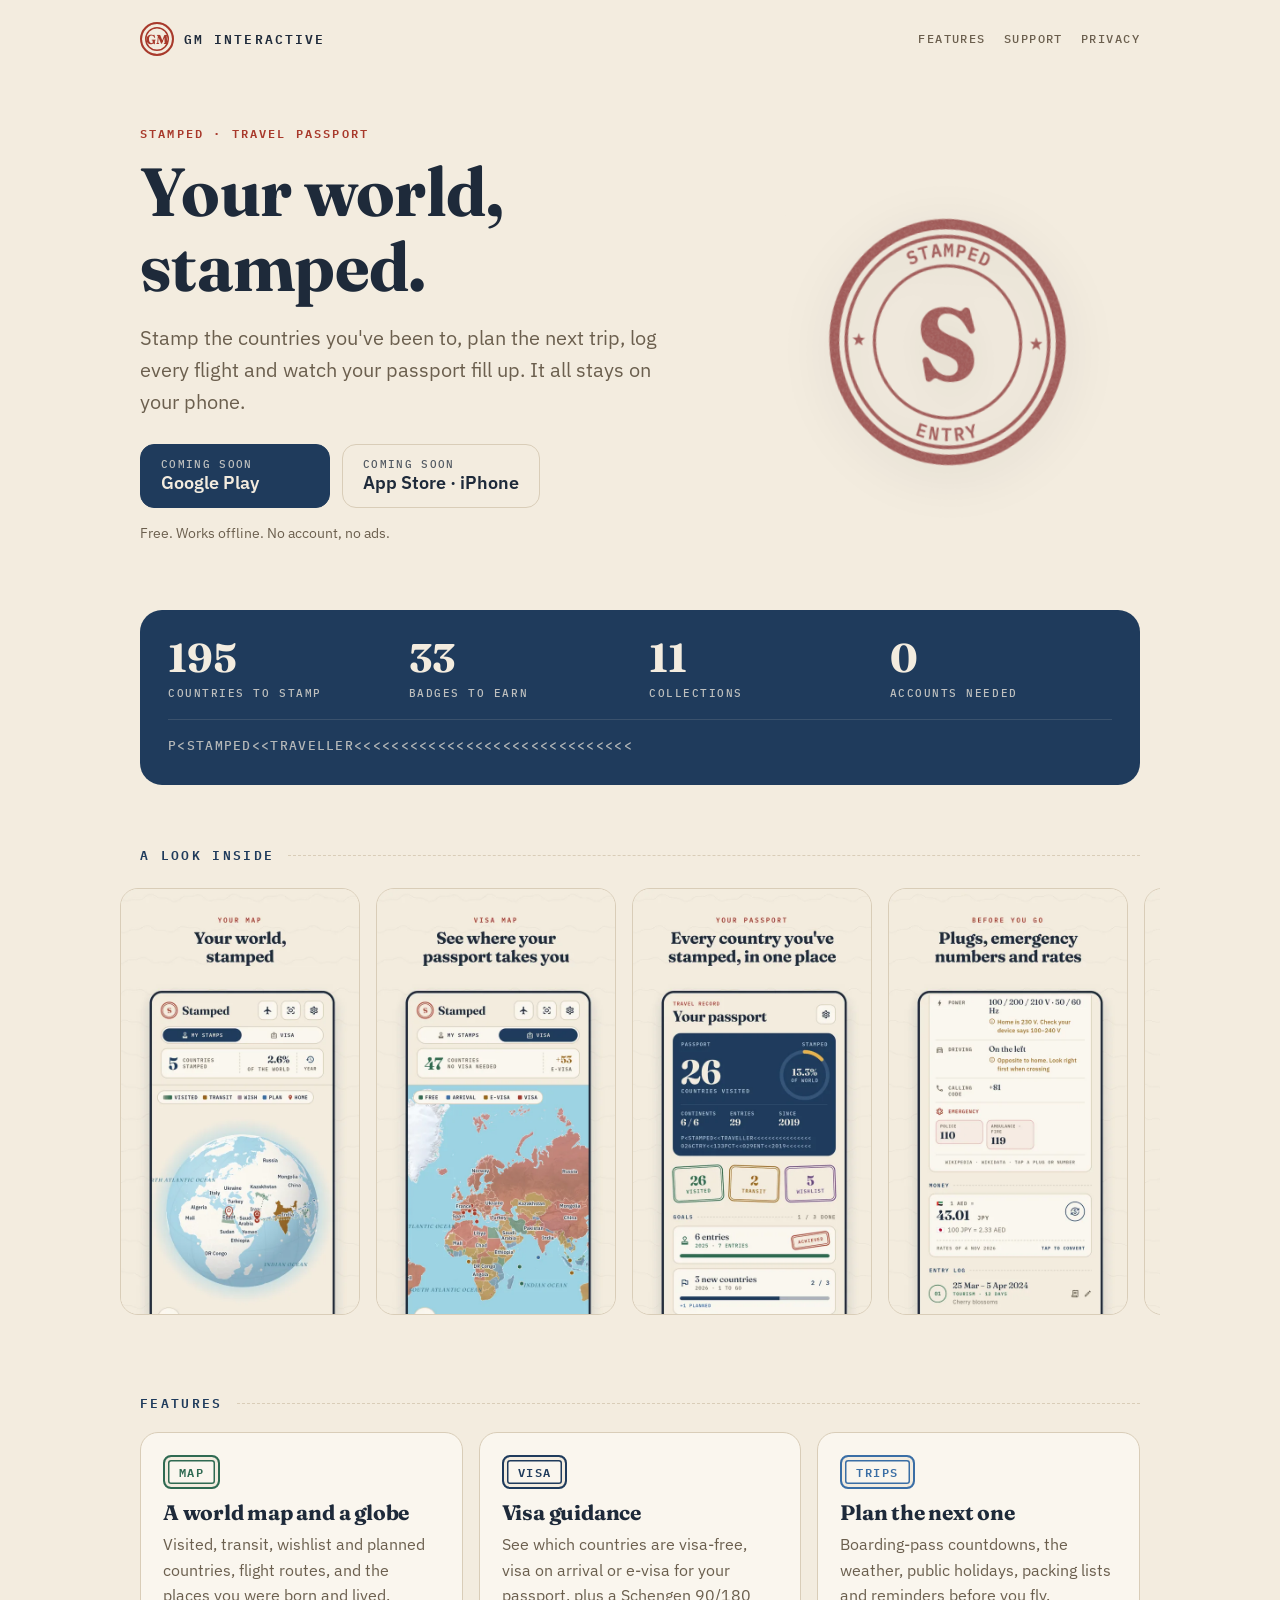
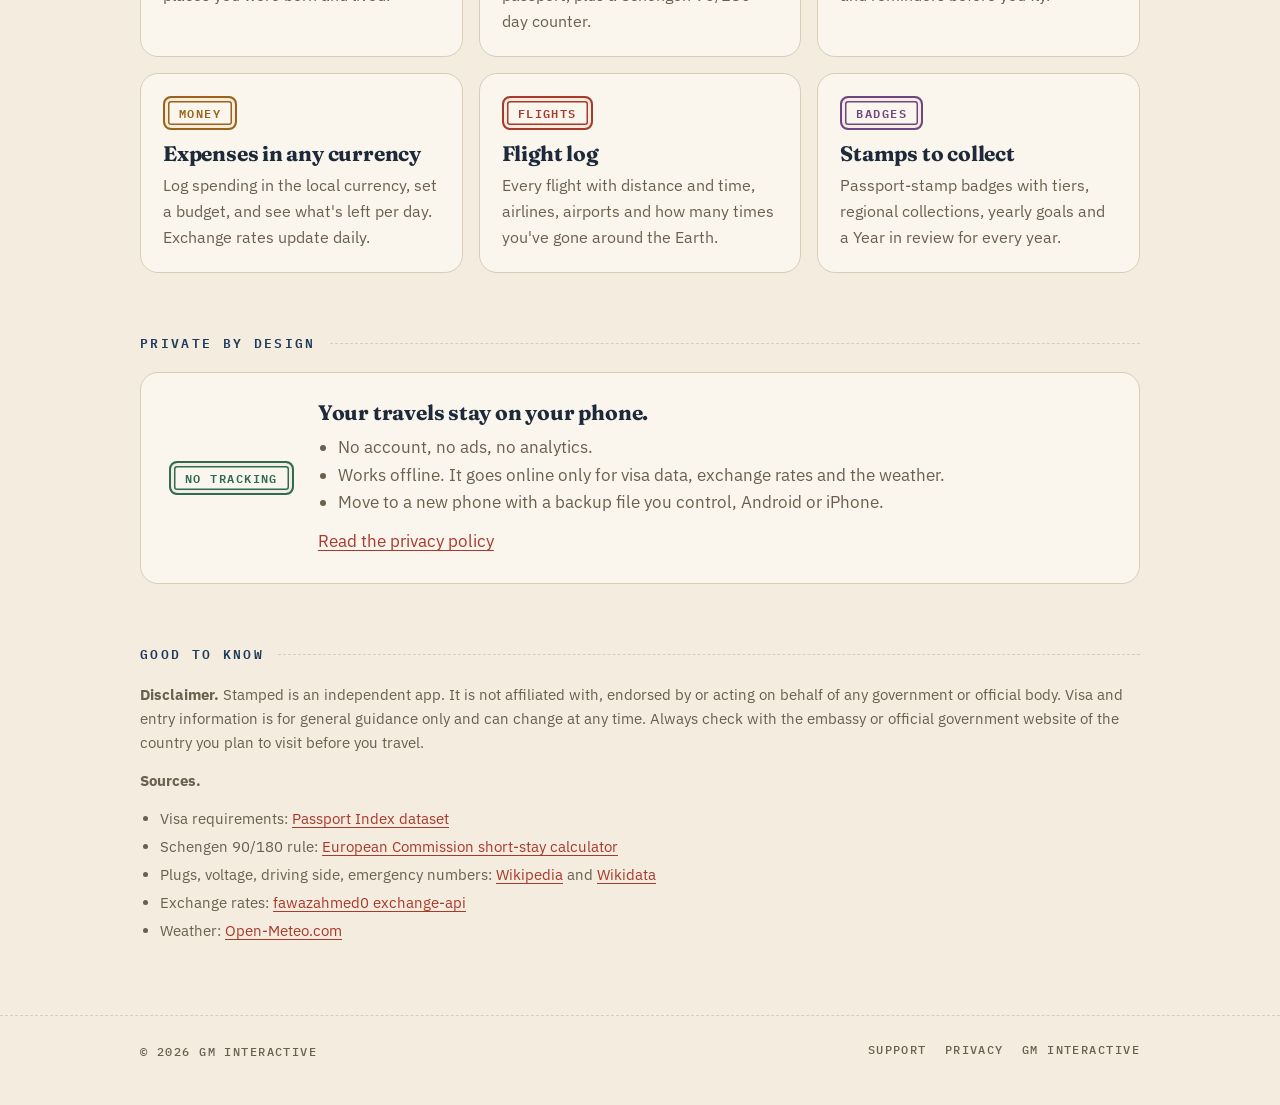
==== stamped/index.html @ 22e01575 "Add files via upload" ====
<!doctype html>
<html lang="en">
<head>
<meta charset="utf-8">
<meta name="viewport" content="width=device-width, initial-scale=1">
<title>Stamped · Travel Passport</title>
<meta name="description" content="Your travels as a passport: stamp countries, plan trips, log flights. Offline, no account, no ads.">
<meta property="og:title" content="Stamped · Travel Passport">
<meta property="og:description" content="Your travels as a passport: stamp countries, plan trips, log flights. Offline.">
<meta property="og:image" content="https://gminteractive.app/stamped/img/shot-1.webp">
<link rel="icon" href="/stamped/img/favicon.png">
<link rel="apple-touch-icon" href="/stamped/img/apple-touch-icon.png">
<link rel="preconnect" href="https://fonts.googleapis.com">
<link rel="preconnect" href="https://fonts.gstatic.com" crossorigin>
<link href="https://fonts.googleapis.com/css2?family=Fraunces:opsz,wght@9..144,600;9..144,700&family=IBM+Plex+Mono:wght@500;600&family=IBM+Plex+Sans:wght@400;500;600&display=swap" rel="stylesheet">
<link rel="stylesheet" href="/style.css">
<style>
  .hero { display: grid; grid-template-columns: 1.2fr .8fr; gap: 40px; align-items: center; padding: 48px 0 8px; }
  .hero h1 { margin: 14px 0 18px; }
  .hero .lead { font-size: 20px; color: var(--muted); max-width: 520px; margin-bottom: 26px; }
  .hero .stamp { width: min(320px, 80%); justify-self: center; transform: rotate(-8deg); filter: drop-shadow(0 10px 24px rgba(0,0,0,.12)); }
  .note { margin-top: 14px; font-size: 14px; color: var(--muted); }
  @media (max-width: 760px) {
    .hero { grid-template-columns: 1fr; padding-top: 24px; }
    .hero .stamp { grid-row: 1; width: 170px; justify-self: start; }
  }

  /* passport card */
  .pass { background: var(--page); color: #F3ECDF; border-radius: 22px; padding: 28px; margin-top: 44px;
          display: grid; grid-template-columns: repeat(4, 1fr); gap: 18px; }
  .pass .n { font: 700 40px/1 var(--serif); }
  .pass .l { font: 500 11px/1.4 var(--mono); letter-spacing: .14em; text-transform: uppercase; opacity: .75; margin-top: 8px; }
  .pass .mrz { grid-column: 1 / -1; border-top: 1px solid rgba(243,236,223,.18); padding-top: 16px;
               font: 500 13px/1.6 var(--mono); letter-spacing: .1em; opacity: .7; overflow: hidden; white-space: nowrap; }
  @media (max-width: 640px) { .pass { grid-template-columns: repeat(2, 1fr); } }

  /* screenshots */
  .shots { display: flex; gap: 16px; overflow-x: auto; scroll-snap-type: x mandatory; padding: 4px 20px 18px;
           margin: 0 -20px; scrollbar-width: thin; }
  .shots img { width: 240px; height: auto; aspect-ratio: 9 / 16; border-radius: 18px; border: 1.5px solid var(--line);
               scroll-snap-align: start; flex: none; }

  /* features */
  .feats { display: grid; grid-template-columns: repeat(auto-fit, minmax(280px, 1fr)); gap: 16px; }
  .feat { padding: 22px; }
  .feat h3 { margin: 12px 0 8px; }
  .feat p { margin: 0; color: var(--muted); font-size: 16px; }
  .c-green { color: var(--green); } .c-amber { color: var(--amber); } .c-purple { color: var(--purple); }
  .c-blue { color: var(--blue); } .c-red { color: var(--red); } .c-primary { color: var(--primary); }

  /* privacy band */
  .private { padding: 28px; display: grid; grid-template-columns: auto 1fr; gap: 24px; align-items: center; }
  .private ul { margin: 10px 0 0; padding-left: 20px; color: var(--muted); }
    .private .chip { justify-self: start; }
  @media (max-width: 640px) { .private { grid-template-columns: 1fr; } }

  .fine { font-size: 15px; color: var(--muted); }
  .fine ul { padding-left: 20px; margin: 8px 0 0; }
  .fine li { margin: 4px 0; }
</style>
</head>
<body>
<header class="wrap top">
  <a class="brand" href="/"><span class="brand-mark">GM</span>GM INTERACTIVE</a>
  <nav class="nav"><a href="#features">Features</a><a href="/stamped/support/">Support</a><a href="/stamped/privacy/">Privacy</a></nav>
</header>

<main class="wrap">
  <section class="hero">
    <div>
      <div class="kicker">Stamped · Travel passport</div>
      <h1>Your world, stamped.</h1>
      <p class="lead">Stamp the countries you've been to, plan the next trip, log every flight and watch your passport fill up. It all stays on your phone.</p>
      <div class="btns">
        <span class="btn" aria-disabled="true"><small>Coming soon</small><b>Google Play</b></span>
        <span class="btn ghost" aria-disabled="true"><small>Coming soon</small><b>App Store · iPhone</b></span>
      </div>
      <p class="note">Free. Works offline. No account, no ads.</p>
    </div>
    <img class="stamp" src="/stamped/img/stamp.png" alt="The Stamped logo, a red passport stamp" width="320" height="320">
  </section>

  <div class="pass" aria-label="What's inside">
    <div><div class="n">195</div><div class="l">Countries to stamp</div></div>
    <div><div class="n">33</div><div class="l">Badges to earn</div></div>
    <div><div class="n">11</div><div class="l">Collections</div></div>
    <div><div class="n">0</div><div class="l">Accounts needed</div></div>
    <div class="mrz">P&lt;STAMPED&lt;&lt;TRAVELLER&lt;&lt;&lt;&lt;&lt;&lt;&lt;&lt;&lt;&lt;&lt;&lt;&lt;&lt;&lt;&lt;&lt;&lt;&lt;&lt;&lt;&lt;&lt;&lt;&lt;&lt;&lt;&lt;&lt;&lt;</div>
  </div>

  <div class="rule"><span>A look inside</span></div>
  <div class="shots">
    <img src="/stamped/img/shot-1.webp" alt="Your map: a globe with the countries you've visited" loading="lazy" width="540" height="960">
    <img src="/stamped/img/shot-2.webp" alt="Visa map: where your passport takes you" loading="lazy" width="540" height="960">
    <img src="/stamped/img/shot-3.webp" alt="Your passport: countries, continents and goals" loading="lazy" width="540" height="960">
    <img src="/stamped/img/shot-4.webp" alt="Before you go: plugs, emergency numbers and rates" loading="lazy" width="540" height="960">
    <img src="/stamped/img/shot-5.webp" alt="Trips with the weather and a budget" loading="lazy" width="540" height="960">
    <img src="/stamped/img/shot-6.webp" alt="Trip expenses in any currency" loading="lazy" width="540" height="960">
    <img src="/stamped/img/shot-7.webp" alt="Flight log: every flight you've flown" loading="lazy" width="540" height="960">
    <img src="/stamped/img/shot-8.webp" alt="Year in review" loading="lazy" width="540" height="960">
  </div>

  <div class="rule" id="features"><span>Features</span></div>
  <div class="feats">
    <div class="card feat"><span class="chip c-green">Map</span><h3>A world map and a globe</h3><p>Visited, transit, wishlist and planned countries, flight routes, and the places you were born and lived.</p></div>
    <div class="card feat"><span class="chip c-primary">Visa</span><h3>Visa guidance</h3><p>See which countries are visa-free, visa on arrival or e-visa for your passport, plus a Schengen 90/180 day counter.</p></div>
    <div class="card feat"><span class="chip c-blue">Trips</span><h3>Plan the next one</h3><p>Boarding-pass countdowns, the weather, public holidays, packing lists and reminders before you fly.</p></div>
    <div class="card feat"><span class="chip c-amber">Money</span><h3>Expenses in any currency</h3><p>Log spending in the local currency, set a budget, and see what's left per day. Exchange rates update daily.</p></div>
    <div class="card feat"><span class="chip c-red">Flights</span><h3>Flight log</h3><p>Every flight with distance and time, airlines, airports and how many times you've gone around the Earth.</p></div>
    <div class="card feat"><span class="chip c-purple">Badges</span><h3>Stamps to collect</h3><p>Passport-stamp badges with tiers, regional collections, yearly goals and a Year in review for every year.</p></div>
  </div>

  <div class="rule"><span>Private by design</span></div>
  <div class="card private">
    <span class="chip c-green">No tracking</span>
    <div>
      <h3>Your travels stay on your phone.</h3>
      <ul>
        <li>No account, no ads, no analytics.</li>
        <li>Works offline. It goes online only for visa data, exchange rates and the weather.</li>
        <li>Move to a new phone with a backup file you control, Android or iPhone.</li>
      </ul>
      <p style="margin:12px 0 0"><a href="/stamped/privacy/">Read the privacy policy</a></p>
    </div>
  </div>

  <div class="rule"><span>Good to know</span></div>
  <div class="fine">
    <p><strong>Disclaimer.</strong> Stamped is an independent app. It is not affiliated with, endorsed by or acting on behalf of any government or official body. Visa and entry information is for general guidance only and can change at any time. Always check with the embassy or official government website of the country you plan to visit before you travel.</p>
    <p><strong>Sources.</strong></p>
    <ul>
      <li>Visa requirements: <a href="https://github.com/imorte/passport-index-data">Passport Index dataset</a></li>
      <li>Schengen 90/180 rule: <a href="https://home-affairs.ec.europa.eu/policies/schengen/border-crossing/short-stay-calculator_en">European Commission short-stay calculator</a></li>
      <li>Plugs, voltage, driving side, emergency numbers: <a href="https://www.wikipedia.org">Wikipedia</a> and <a href="https://www.wikidata.org">Wikidata</a></li>
      <li>Exchange rates: <a href="https://github.com/fawazahmed0/exchange-api">fawazahmed0 exchange-api</a></li>
      <li>Weather: <a href="https://open-meteo.com">Open-Meteo.com</a></li>
    </ul>
  </div>
</main>

<footer class="foot">
  <div class="wrap">
    <span class="label">© 2026 GM Interactive</span>
    <span class="nav"><a href="/stamped/support/">Support</a><a href="/stamped/privacy/">Privacy</a><a href="/">GM Interactive</a></span>
  </div>
</footer>
</body>
</html>
---- style.css ----
/* GM Interactive · shared styles ("Passport & Ink") */
:root {
  --paper: #F3ECDF; --card: #FAF6EE; --line: #D9CDB8; --line-soft: #E3D8C4;
  --ink: #1E2A3A; --muted: #6B5F4E; --primary: #1F3B5C; --on-primary: #F3ECDF;
  --red: #A8392B; --green: #2F6A52; --amber: #9A6418; --purple: #6E4683; --blue: #3A6EA5;
  --page: #1F3B5C; --gold: #E3AE5C;
  --serif: "Fraunces", Georgia, serif;
  --mono: "IBM Plex Mono", ui-monospace, Menlo, monospace;
  --sans: "IBM Plex Sans", -apple-system, "Segoe UI", Roboto, sans-serif;
}
@media (prefers-color-scheme: dark) {
  :root {
    --paper: #101A26; --card: #172334; --line: #2B3A50; --line-soft: #223046;
    --ink: #EEE6D6; --muted: #A89D8A; --primary: #E6D9BE; --on-primary: #101A26;
    --red: #E07A63; --green: #6FC6A1; --amber: #E3AE5C; --purple: #C3A0DC; --blue: #7FA8D6;
    --page: #1C3352;
  }
}
* { box-sizing: border-box; }
html { -webkit-text-size-adjust: 100%; }
body {
  margin: 0; background: var(--paper); color: var(--ink);
  font: 17px/1.6 var(--sans);
}
img { max-width: 100%; display: block; }
a { color: var(--red); text-underline-offset: 3px; }
.wrap { max-width: 1040px; margin: 0 auto; padding: 0 20px; }
.narrow { max-width: 720px; }

/* type */
.kicker { font: 600 12px/1.2 var(--mono); letter-spacing: .18em; text-transform: uppercase; color: var(--red); }
.label { font: 500 12px/1.4 var(--mono); letter-spacing: .12em; text-transform: uppercase; color: var(--muted); }
h1, h2, h3 { font-family: var(--serif); font-weight: 700; line-height: 1.1; margin: 0; letter-spacing: -.01em; }
h1 { font-size: clamp(40px, 7vw, 68px); }
h2 { font-size: clamp(28px, 4vw, 38px); }
h3 { font-size: 21px; }
p { margin: 0 0 14px; }
.muted { color: var(--muted); }

/* header + footer */
.top { display: flex; align-items: center; justify-content: space-between; padding-top: 22px; padding-bottom: 22px; gap: 16px; }
@media (max-width: 480px) { .top .nav { gap: 12px; } .top .nav a { font-size: 11px; letter-spacing: .08em; } }
.brand { display: flex; align-items: center; gap: 10px; color: var(--ink); text-decoration: none; font: 600 13px/1 var(--mono); letter-spacing: .16em; }
.brand-mark {
  width: 34px; height: 34px; border-radius: 50%; border: 2px solid var(--red); color: var(--red);
  display: grid; place-items: center; font: 700 13px/1 var(--serif); letter-spacing: 0;
  box-shadow: inset 0 0 0 3px var(--paper), inset 0 0 0 4.5px var(--red);
}
.nav { display: flex; gap: 18px; flex-wrap: wrap; }
.nav a { font: 500 12px/1 var(--mono); letter-spacing: .12em; text-transform: uppercase; color: var(--muted); text-decoration: none; }
.nav a:hover { color: var(--ink); }
.foot { border-top: 1.5px dashed var(--line); margin-top: 72px; padding: 28px 0 44px; }
.foot .wrap { display: flex; justify-content: space-between; flex-wrap: wrap; gap: 14px; }
.foot a { color: var(--muted); }

/* blocks */
.card { background: var(--card); border: 1.5px solid var(--line); border-radius: 18px; }
.rule { display: flex; align-items: center; gap: 14px; margin: 64px 0 22px; }
.rule::after { content: ""; flex: 1; border-top: 1.5px dashed var(--line); }
.rule span { font: 600 13px/1 var(--mono); letter-spacing: .18em; text-transform: uppercase; color: var(--primary); }

/* stamp-like chip */
.chip {
  display: inline-flex; align-items: center; gap: 8px; padding: 9px 14px;
  border: 2px solid currentColor; border-radius: 8px; box-shadow: inset 0 0 0 3px var(--paper), inset 0 0 0 4.5px currentColor;
  font: 600 12px/1 var(--mono); letter-spacing: .12em; text-transform: uppercase;
}

/* buttons */
.btns { display: flex; gap: 12px; flex-wrap: wrap; }
.btn {
  display: inline-flex; flex-direction: column; justify-content: center; min-width: 190px;
  padding: 12px 20px; border-radius: 14px; text-decoration: none;
  background: var(--primary); color: var(--on-primary); border: 1.5px solid var(--primary);
}
.btn small { font: 500 11px/1.3 var(--mono); letter-spacing: .12em; text-transform: uppercase; opacity: .75; }
.btn b { font: 600 18px/1.3 var(--sans); }
.btn.ghost { background: transparent; color: var(--ink); border-color: var(--line); }
.btn[aria-disabled="true"] { cursor: default; }

/* prose pages */
.prose h2 { font-size: 24px; margin: 38px 0 10px; }
.prose ul { padding-left: 20px; margin: 0 0 14px; }
.prose li { margin: 6px 0; }
.prose .card { padding: 18px 22px; margin: 22px 0; }
.faq details { border-bottom: 1.5px dashed var(--line); padding: 16px 0; }
.faq summary { cursor: pointer; font: 600 18px/1.35 var(--serif); list-style: none; display: flex; justify-content: space-between; gap: 16px; }
.faq summary::-webkit-details-marker { display: none; }
.faq summary::after { content: "+"; font: 500 20px/1 var(--mono); color: var(--red); }
.faq details[open] summary::after { content: "–"; }
.faq details p, .faq details ul { margin-top: 10px; color: var(--muted); }
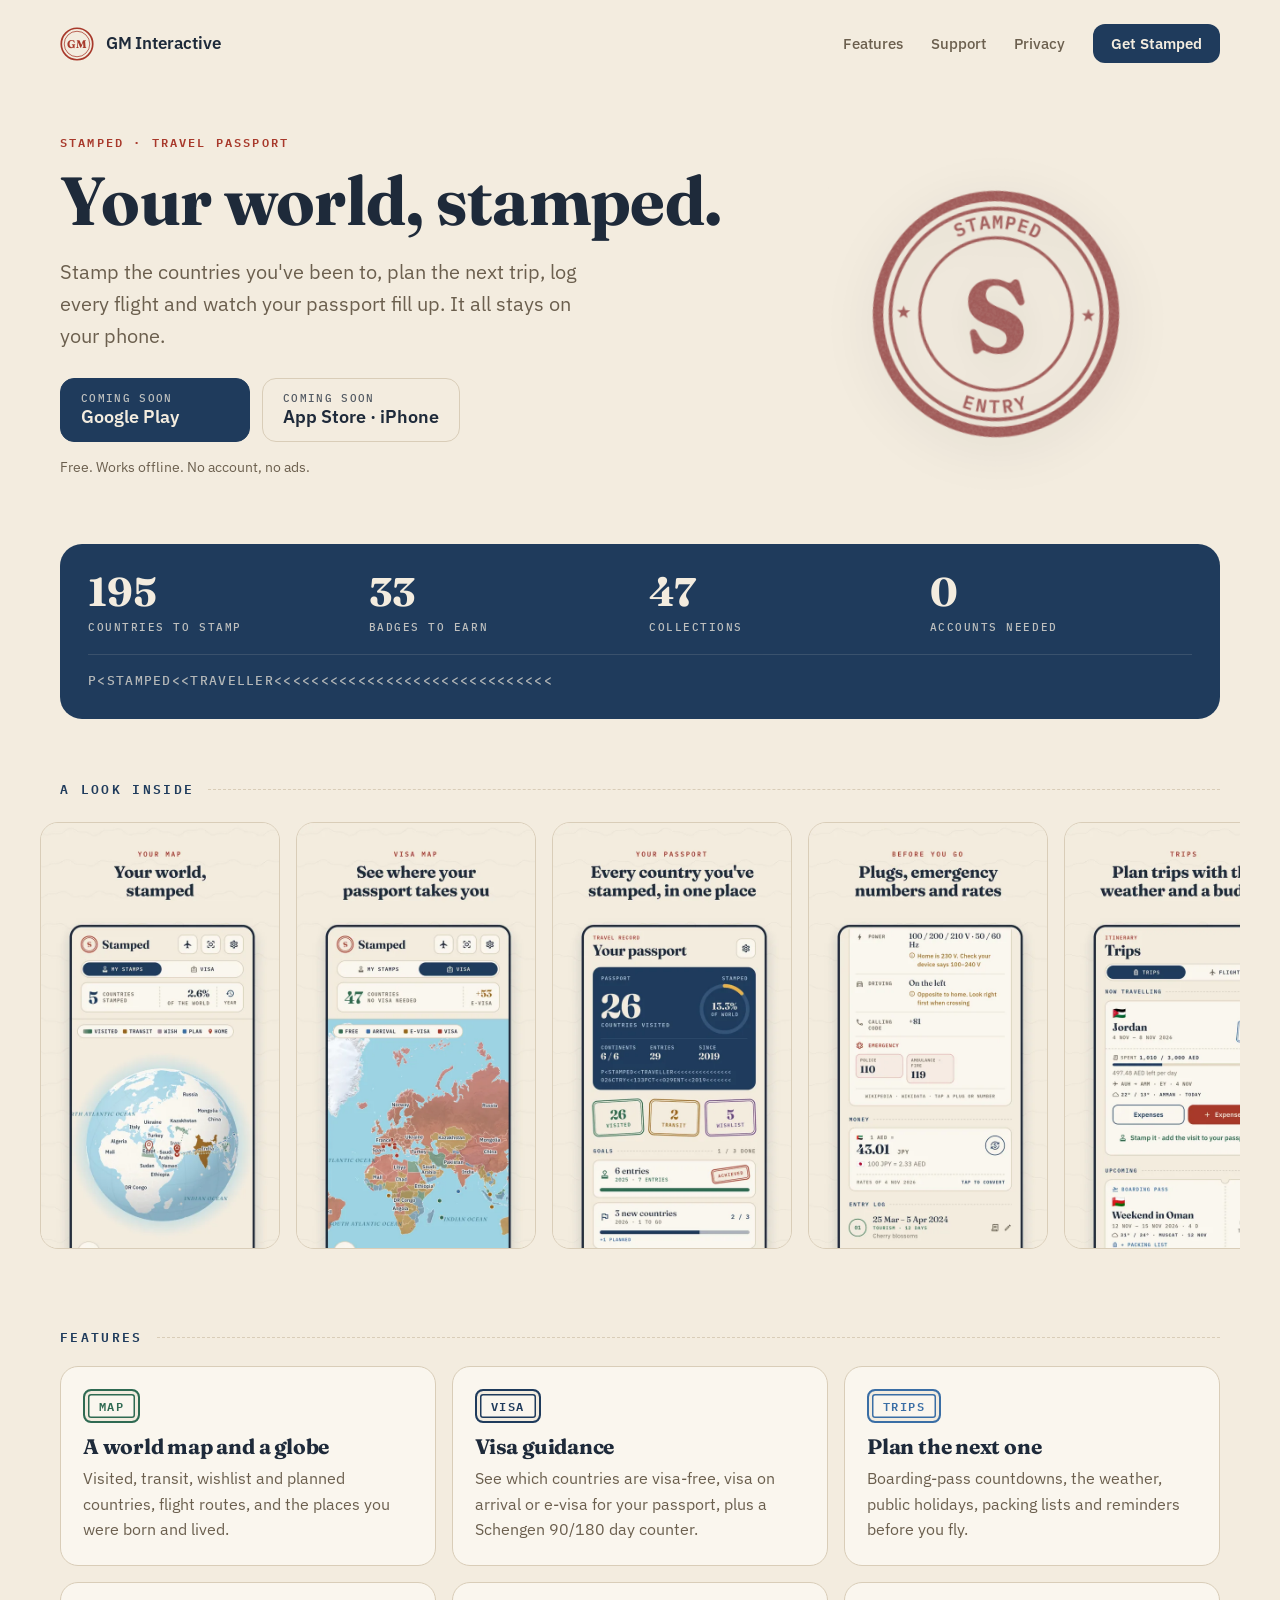
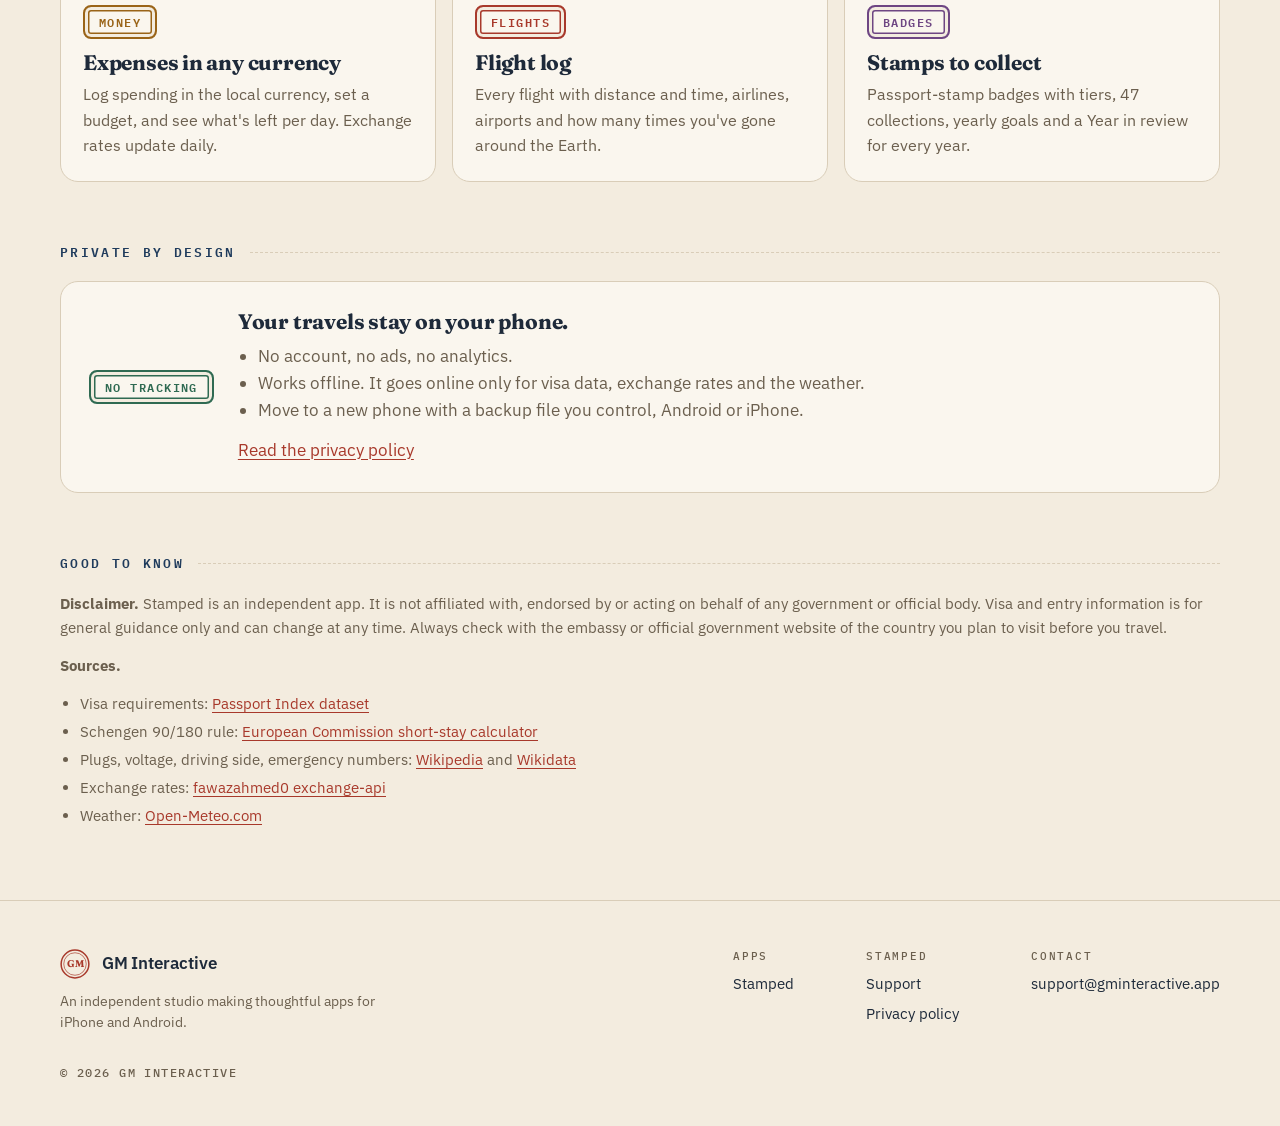
==== commit 6b4dc7fd: "Redesign the studio site New home page: studio hero with Stamped screenshots, a featured Stamped car" ====
--- a/stamped/index.html
+++ b/stamped/index.html
@@ -61,8 +61,12 @@
 </head>
 <body>
 <header class="wrap top">
-  <a class="brand" href="/"><span class="brand-mark">GM</span>GM INTERACTIVE</a>
-  <nav class="nav"><a href="#features">Features</a><a href="/stamped/support/">Support</a><a href="/stamped/privacy/">Privacy</a></nav>
+  <a class="brand" href="/"><svg width="34" height="34" viewBox="0 0 40 40" aria-hidden="true"><circle cx="20" cy="20" r="18.5" fill="none" stroke="var(--red)" stroke-width="2"/><circle cx="20" cy="20" r="15" fill="none" stroke="var(--red)" stroke-width="0.9"/><text x="20" y="24.6" text-anchor="middle" font-family="Fraunces, Georgia, serif" font-weight="700" font-size="13" letter-spacing="-0.5" fill="var(--red)">GM</text></svg>GM Interactive</a>
+  <nav class="nav" aria-label="Main"><a href="/stamped/#features">Features</a><a href="/stamped/support/">Support</a><a href="/stamped/privacy/">Privacy</a><a class="cta" href="/stamped/">Get Stamped</a></nav>
+  <details class="menu">
+    <summary aria-label="Menu"><svg width="22" height="22" viewBox="0 0 24 24" fill="none" stroke="currentColor" stroke-width="1.75" stroke-linecap="round" aria-hidden="true"><path d="M4 7h16M4 12h16M4 17h16"/></svg></summary>
+    <div class="menu-panel"><a href="/stamped/#features">Features</a><a href="/stamped/support/">Support</a><a href="/stamped/privacy/">Privacy</a><a href="/stamped/">Get Stamped</a></div>
+  </details>
 </header>
 
 <main class="wrap">
@@ -83,7 +87,7 @@
   <div class="pass" aria-label="What's inside">
     <div><div class="n">195</div><div class="l">Countries to stamp</div></div>
     <div><div class="n">33</div><div class="l">Badges to earn</div></div>
-    <div><div class="n">11</div><div class="l">Collections</div></div>
+    <div><div class="n">47</div><div class="l">Collections</div></div>
     <div><div class="n">0</div><div class="l">Accounts needed</div></div>
     <div class="mrz">P&lt;STAMPED&lt;&lt;TRAVELLER&lt;&lt;&lt;&lt;&lt;&lt;&lt;&lt;&lt;&lt;&lt;&lt;&lt;&lt;&lt;&lt;&lt;&lt;&lt;&lt;&lt;&lt;&lt;&lt;&lt;&lt;&lt;&lt;&lt;&lt;</div>
   </div>
@@ -107,7 +111,7 @@
     <div class="card feat"><span class="chip c-blue">Trips</span><h3>Plan the next one</h3><p>Boarding-pass countdowns, the weather, public holidays, packing lists and reminders before you fly.</p></div>
     <div class="card feat"><span class="chip c-amber">Money</span><h3>Expenses in any currency</h3><p>Log spending in the local currency, set a budget, and see what's left per day. Exchange rates update daily.</p></div>
     <div class="card feat"><span class="chip c-red">Flights</span><h3>Flight log</h3><p>Every flight with distance and time, airlines, airports and how many times you've gone around the Earth.</p></div>
-    <div class="card feat"><span class="chip c-purple">Badges</span><h3>Stamps to collect</h3><p>Passport-stamp badges with tiers, regional collections, yearly goals and a Year in review for every year.</p></div>
+    <div class="card feat"><span class="chip c-purple">Badges</span><h3>Stamps to collect</h3><p>Passport-stamp badges with tiers, 47 collections, yearly goals and a Year in review for every year.</p></div>
   </div>
 
   <div class="rule"><span>Private by design</span></div>
@@ -140,8 +144,18 @@
 
 <footer class="foot">
   <div class="wrap">
-    <span class="label">© 2026 GM Interactive</span>
-    <span class="nav"><a href="/stamped/support/">Support</a><a href="/stamped/privacy/">Privacy</a><a href="/">GM Interactive</a></span>
+    <div class="foot-grid">
+      <div class="foot-about">
+        <a class="brand" href="/"><svg width="30" height="30" viewBox="0 0 40 40" aria-hidden="true"><circle cx="20" cy="20" r="18.5" fill="none" stroke="var(--red)" stroke-width="2"/><circle cx="20" cy="20" r="15" fill="none" stroke="var(--red)" stroke-width="0.9"/><text x="20" y="24.6" text-anchor="middle" font-family="Fraunces, Georgia, serif" font-weight="700" font-size="13" letter-spacing="-0.5" fill="var(--red)">GM</text></svg>GM Interactive</a>
+        <p>An independent studio making thoughtful apps for iPhone and Android.</p>
+      </div>
+      <div class="foot-cols">
+        <div class="foot-col"><span class="label">Apps</span><a href="/stamped/">Stamped</a></div>
+        <div class="foot-col"><span class="label">Stamped</span><a href="/stamped/support/">Support</a><a href="/stamped/privacy/">Privacy policy</a></div>
+        <div class="foot-col"><span class="label">Contact</span><a href="mailto:support@gminteractive.app">support@gminteractive.app</a></div>
+      </div>
+    </div>
+    <div class="label foot-copy">© 2026 GM Interactive</div>
   </div>
 </footer>
 </body>
--- a/style.css
+++ b/style.css
@@ -24,8 +24,8 @@
 }
 img { max-width: 100%; display: block; }
 a { color: var(--red); text-underline-offset: 3px; }
-.wrap { max-width: 1040px; margin: 0 auto; padding: 0 20px; }
-.narrow { max-width: 720px; }
+.wrap { max-width: 1200px; margin: 0 auto; padding: 0 20px; }
+.narrow { max-width: 760px; }
 
 /* type */
 .kicker { font: 600 12px/1.2 var(--mono); letter-spacing: .18em; text-transform: uppercase; color: var(--red); }
@@ -37,21 +37,40 @@
 p { margin: 0 0 14px; }
 .muted { color: var(--muted); }
 
-/* header + footer */
-.top { display: flex; align-items: center; justify-content: space-between; padding-top: 22px; padding-bottom: 22px; gap: 16px; }
-@media (max-width: 480px) { .top .nav { gap: 12px; } .top .nav a { font-size: 11px; letter-spacing: .08em; } }
-.brand { display: flex; align-items: center; gap: 10px; color: var(--ink); text-decoration: none; font: 600 13px/1 var(--mono); letter-spacing: .16em; }
-.brand-mark {
-  width: 34px; height: 34px; border-radius: 50%; border: 2px solid var(--red); color: var(--red);
-  display: grid; place-items: center; font: 700 13px/1 var(--serif); letter-spacing: 0;
-  box-shadow: inset 0 0 0 3px var(--paper), inset 0 0 0 4.5px var(--red);
+/* header + footer (studio site) */
+.top { display: flex; align-items: center; justify-content: space-between; padding-top: 24px; padding-bottom: 24px; gap: 16px; position: relative; }
+.brand { display: flex; align-items: center; gap: 12px; color: var(--ink); text-decoration: none; font: 600 17px/1 var(--sans); letter-spacing: -.01em; }
+.brand svg { flex: none; }
+.nav { display: flex; align-items: center; gap: 28px; flex-wrap: wrap; }
+.nav a { font: 500 15px/1 var(--sans); color: var(--muted); text-decoration: none; }
+.nav a:hover { color: var(--ink); }
+.nav a.cta { color: var(--on-primary); background: var(--primary); padding: 12px 18px; border-radius: 12px; font-weight: 600; }
+.nav a.cta:hover { color: var(--on-primary); opacity: .92; }
+.menu { display: none; }
+@media (max-width: 760px) {
+  .top .nav { display: none; }
+  .menu { display: block; }
+  .menu summary { list-style: none; width: 44px; height: 44px; border-radius: 12px; border: 1.5px solid var(--line); background: var(--card);
+                  display: grid; place-items: center; cursor: pointer; color: var(--ink); }
+  .menu summary::-webkit-details-marker { display: none; }
+  .menu[open] .menu-panel { position: absolute; right: 20px; top: 76px; z-index: 10; background: var(--card); border: 1.5px solid var(--line);
+                  border-radius: 16px; padding: 10px; display: flex; flex-direction: column; min-width: 220px; box-shadow: 0 18px 40px rgba(0,0,0,.14); }
+  .menu-panel a { padding: 12px 14px; border-radius: 10px; font: 500 16px/1.2 var(--sans); color: var(--ink); text-decoration: none; }
+  .menu-panel a:hover { background: var(--paper); }
 }
-.nav { display: flex; gap: 18px; flex-wrap: wrap; }
-.nav a { font: 500 12px/1 var(--mono); letter-spacing: .12em; text-transform: uppercase; color: var(--muted); text-decoration: none; }
-.nav a:hover { color: var(--ink); }
-.foot { border-top: 1.5px dashed var(--line); margin-top: 72px; padding: 28px 0 44px; }
-.foot .wrap { display: flex; justify-content: space-between; flex-wrap: wrap; gap: 14px; }
-.foot a { color: var(--muted); }
+.menu-panel { display: none; }
+
+.foot { border-top: 1.5px solid var(--line); margin-top: 72px; padding: 48px 0 44px; }
+.foot-grid { display: flex; justify-content: space-between; gap: 40px; flex-wrap: wrap; }
+.foot-about { max-width: 320px; display: flex; flex-direction: column; gap: 12px; }
+.foot-about p { margin: 0; font-size: 14px; line-height: 1.5; color: var(--muted); }
+.foot-cols { display: flex; gap: 72px; flex-wrap: wrap; }
+.foot-col { display: flex; flex-direction: column; gap: 10px; }
+.foot-col .label { font-size: 11px; letter-spacing: .16em; }
+.foot-col a { font: 400 15px/1.3 var(--sans); color: var(--ink); text-decoration: none; }
+.foot-col a:hover { color: var(--red); }
+.foot-copy { margin-top: 32px; }
+@media (max-width: 640px) { .foot-cols { gap: 40px; } }
 
 /* blocks */
 .card { background: var(--card); border: 1.5px solid var(--line); border-radius: 18px; }
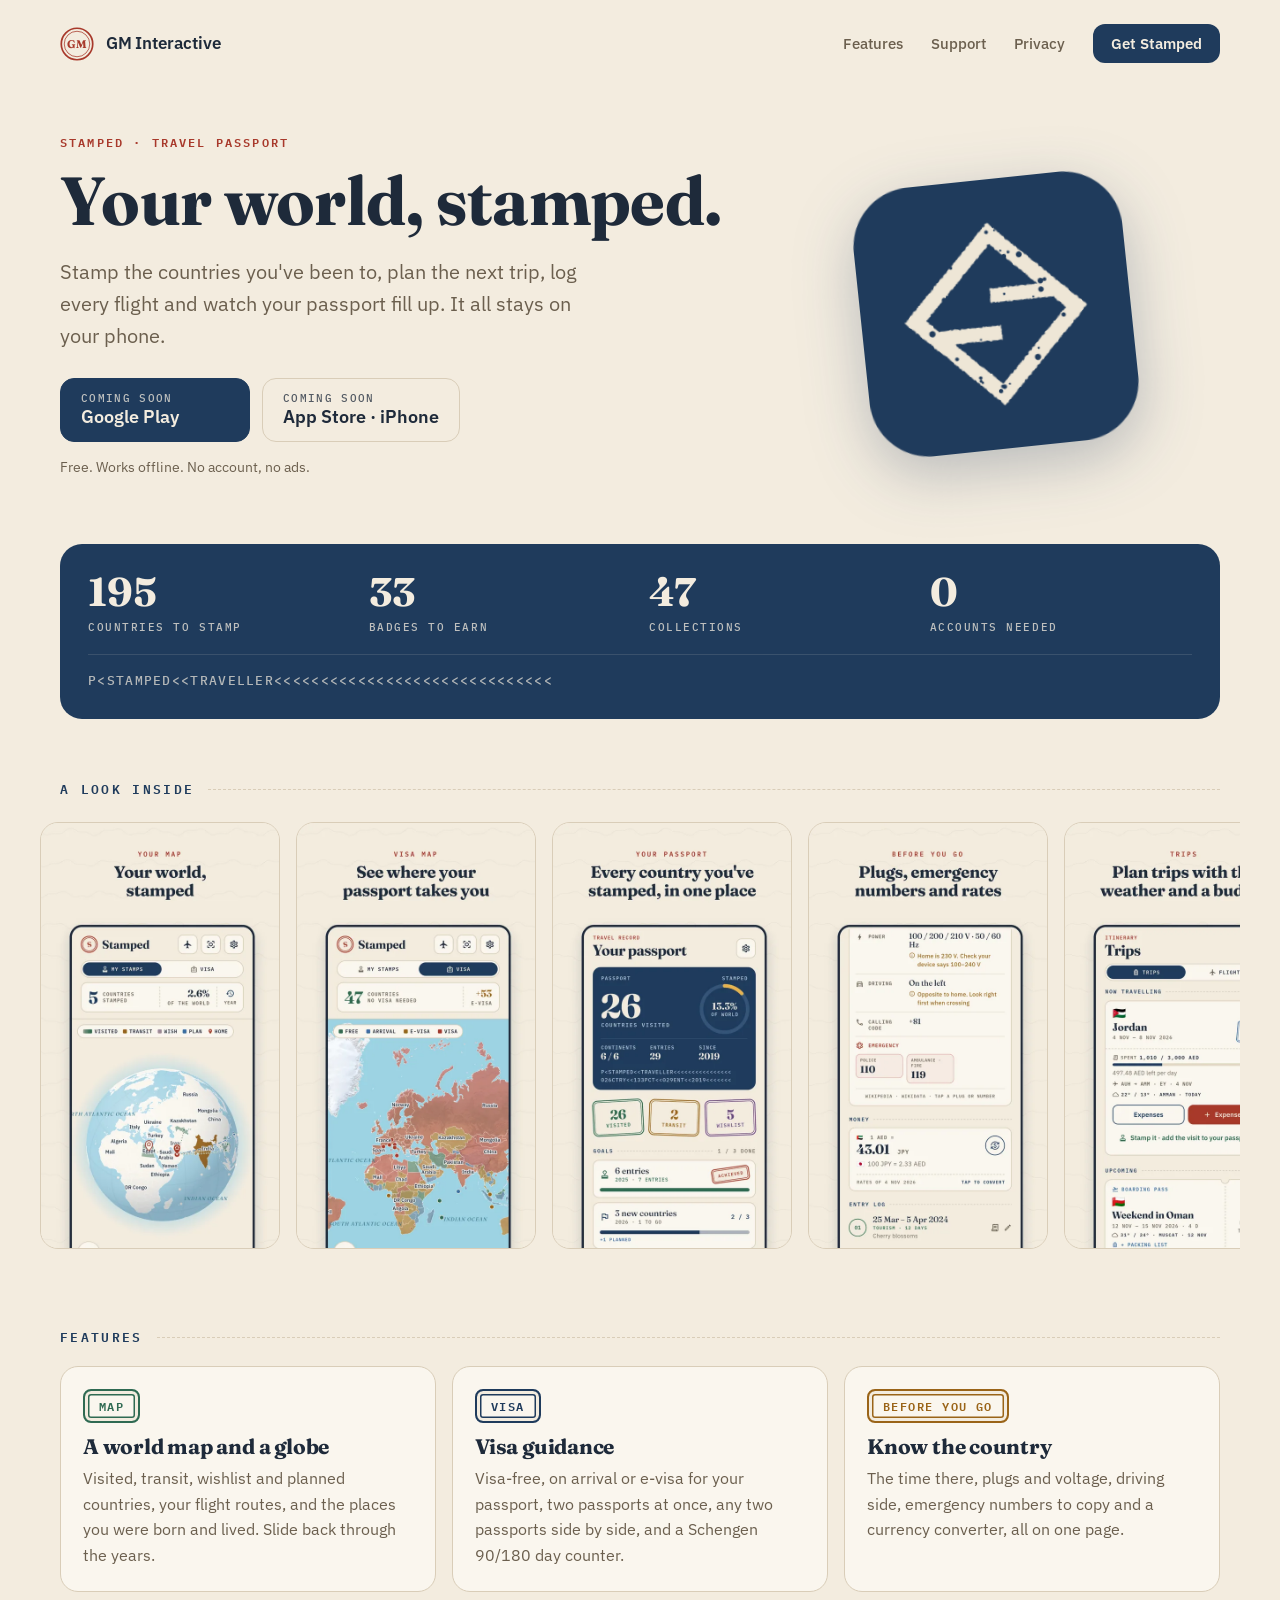
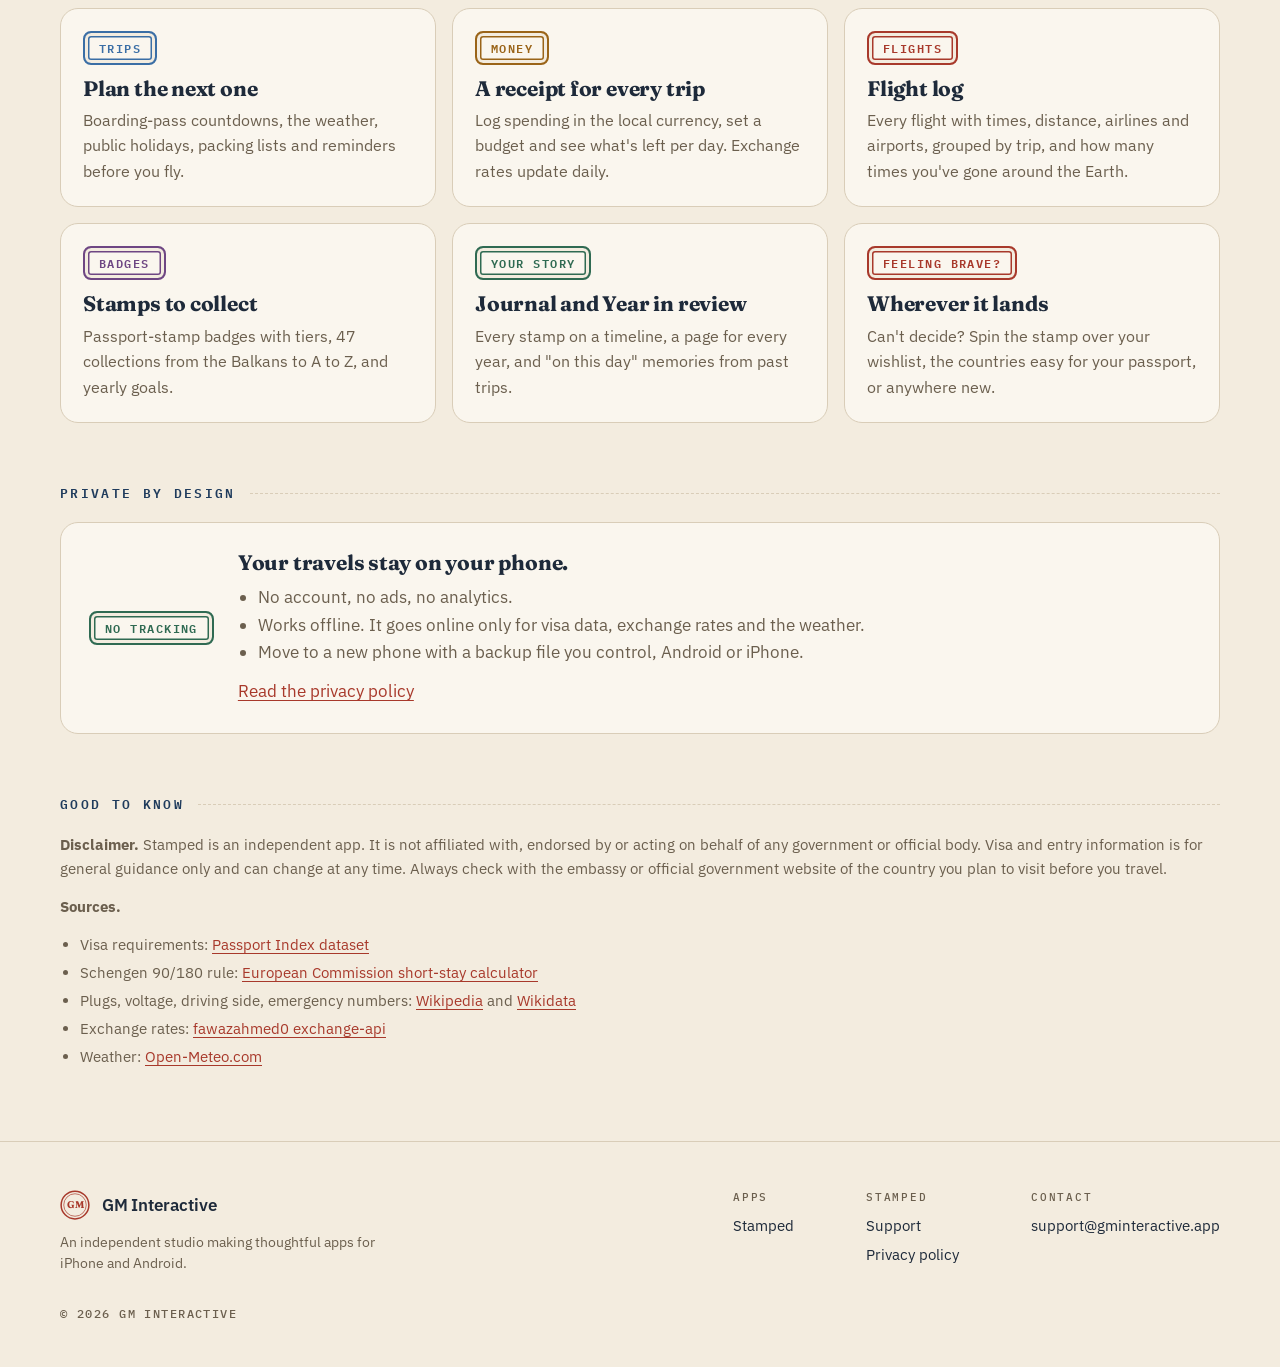
==== commit 1d4b246f: "Add files via upload" ====
--- a/stamped/index.html
+++ b/stamped/index.html
@@ -7,7 +7,10 @@
 <meta name="description" content="Your travels as a passport: stamp countries, plan trips, log flights. Offline, no account, no ads.">
 <meta property="og:title" content="Stamped · Travel Passport">
 <meta property="og:description" content="Your travels as a passport: stamp countries, plan trips, log flights. Offline.">
-<meta property="og:image" content="https://gminteractive.app/stamped/img/shot-1.webp">
+<meta property="og:image" content="https://gminteractive.app/stamped/img/og.png">
+<meta property="og:image:width" content="1200">
+<meta property="og:image:height" content="630">
+<meta name="twitter:card" content="summary_large_image">
 <link rel="icon" href="/stamped/img/favicon.png">
 <link rel="apple-touch-icon" href="/stamped/img/apple-touch-icon.png">
 <link rel="preconnect" href="https://fonts.googleapis.com">
@@ -18,11 +21,11 @@
   .hero { display: grid; grid-template-columns: 1.2fr .8fr; gap: 40px; align-items: center; padding: 48px 0 8px; }
   .hero h1 { margin: 14px 0 18px; }
   .hero .lead { font-size: 20px; color: var(--muted); max-width: 520px; margin-bottom: 26px; }
-  .hero .stamp { width: min(320px, 80%); justify-self: center; transform: rotate(-8deg); filter: drop-shadow(0 10px 24px rgba(0,0,0,.12)); }
+  .hero .logo { width: min(270px, 70%); height: auto; justify-self: center; transform: rotate(-6deg); filter: drop-shadow(0 18px 30px rgba(31,59,92,.28)); }
   .note { margin-top: 14px; font-size: 14px; color: var(--muted); }
   @media (max-width: 760px) {
     .hero { grid-template-columns: 1fr; padding-top: 24px; }
-    .hero .stamp { grid-row: 1; width: 170px; justify-self: start; }
+    .hero .logo { grid-row: 1; width: 120px; height: auto; justify-self: start; }
   }
 
   /* passport card */
@@ -81,7 +84,7 @@
       </div>
       <p class="note">Free. Works offline. No account, no ads.</p>
     </div>
-    <img class="stamp" src="/stamped/img/stamp.png" alt="The Stamped logo, a red passport stamp" width="320" height="320">
+    <img class="logo" src="/stamped/img/logo.png" alt="The Stamped logo: an S inside a diamond, cream on navy" width="320" height="320">
   </section>
 
   <div class="pass" aria-label="What's inside">
@@ -106,12 +109,15 @@
 
   <div class="rule" id="features"><span>Features</span></div>
   <div class="feats">
-    <div class="card feat"><span class="chip c-green">Map</span><h3>A world map and a globe</h3><p>Visited, transit, wishlist and planned countries, flight routes, and the places you were born and lived.</p></div>
-    <div class="card feat"><span class="chip c-primary">Visa</span><h3>Visa guidance</h3><p>See which countries are visa-free, visa on arrival or e-visa for your passport, plus a Schengen 90/180 day counter.</p></div>
+    <div class="card feat"><span class="chip c-green">Map</span><h3>A world map and a globe</h3><p>Visited, transit, wishlist and planned countries, your flight routes, and the places you were born and lived. Slide back through the years.</p></div>
+    <div class="card feat"><span class="chip c-primary">Visa</span><h3>Visa guidance</h3><p>Visa-free, on arrival or e-visa for your passport, two passports at once, any two passports side by side, and a Schengen 90/180 day counter.</p></div>
+    <div class="card feat"><span class="chip c-amber">Before you go</span><h3>Know the country</h3><p>The time there, plugs and voltage, driving side, emergency numbers to copy and a currency converter, all on one page.</p></div>
     <div class="card feat"><span class="chip c-blue">Trips</span><h3>Plan the next one</h3><p>Boarding-pass countdowns, the weather, public holidays, packing lists and reminders before you fly.</p></div>
-    <div class="card feat"><span class="chip c-amber">Money</span><h3>Expenses in any currency</h3><p>Log spending in the local currency, set a budget, and see what's left per day. Exchange rates update daily.</p></div>
-    <div class="card feat"><span class="chip c-red">Flights</span><h3>Flight log</h3><p>Every flight with distance and time, airlines, airports and how many times you've gone around the Earth.</p></div>
-    <div class="card feat"><span class="chip c-purple">Badges</span><h3>Stamps to collect</h3><p>Passport-stamp badges with tiers, 47 collections, yearly goals and a Year in review for every year.</p></div>
+    <div class="card feat"><span class="chip c-amber">Money</span><h3>A receipt for every trip</h3><p>Log spending in the local currency, set a budget and see what's left per day. Exchange rates update daily.</p></div>
+    <div class="card feat"><span class="chip c-red">Flights</span><h3>Flight log</h3><p>Every flight with times, distance, airlines and airports, grouped by trip, and how many times you've gone around the Earth.</p></div>
+    <div class="card feat"><span class="chip c-purple">Badges</span><h3>Stamps to collect</h3><p>Passport-stamp badges with tiers, 47 collections from the Balkans to A to Z, and yearly goals.</p></div>
+    <div class="card feat"><span class="chip c-green">Your story</span><h3>Journal and Year in review</h3><p>Every stamp on a timeline, a page for every year, and "on this day" memories from past trips.</p></div>
+    <div class="card feat"><span class="chip c-red">Feeling brave?</span><h3>Wherever it lands</h3><p>Can't decide? Spin the stamp over your wishlist, the countries easy for your passport, or anywhere new.</p></div>
   </div>
 
   <div class="rule"><span>Private by design</span></div>
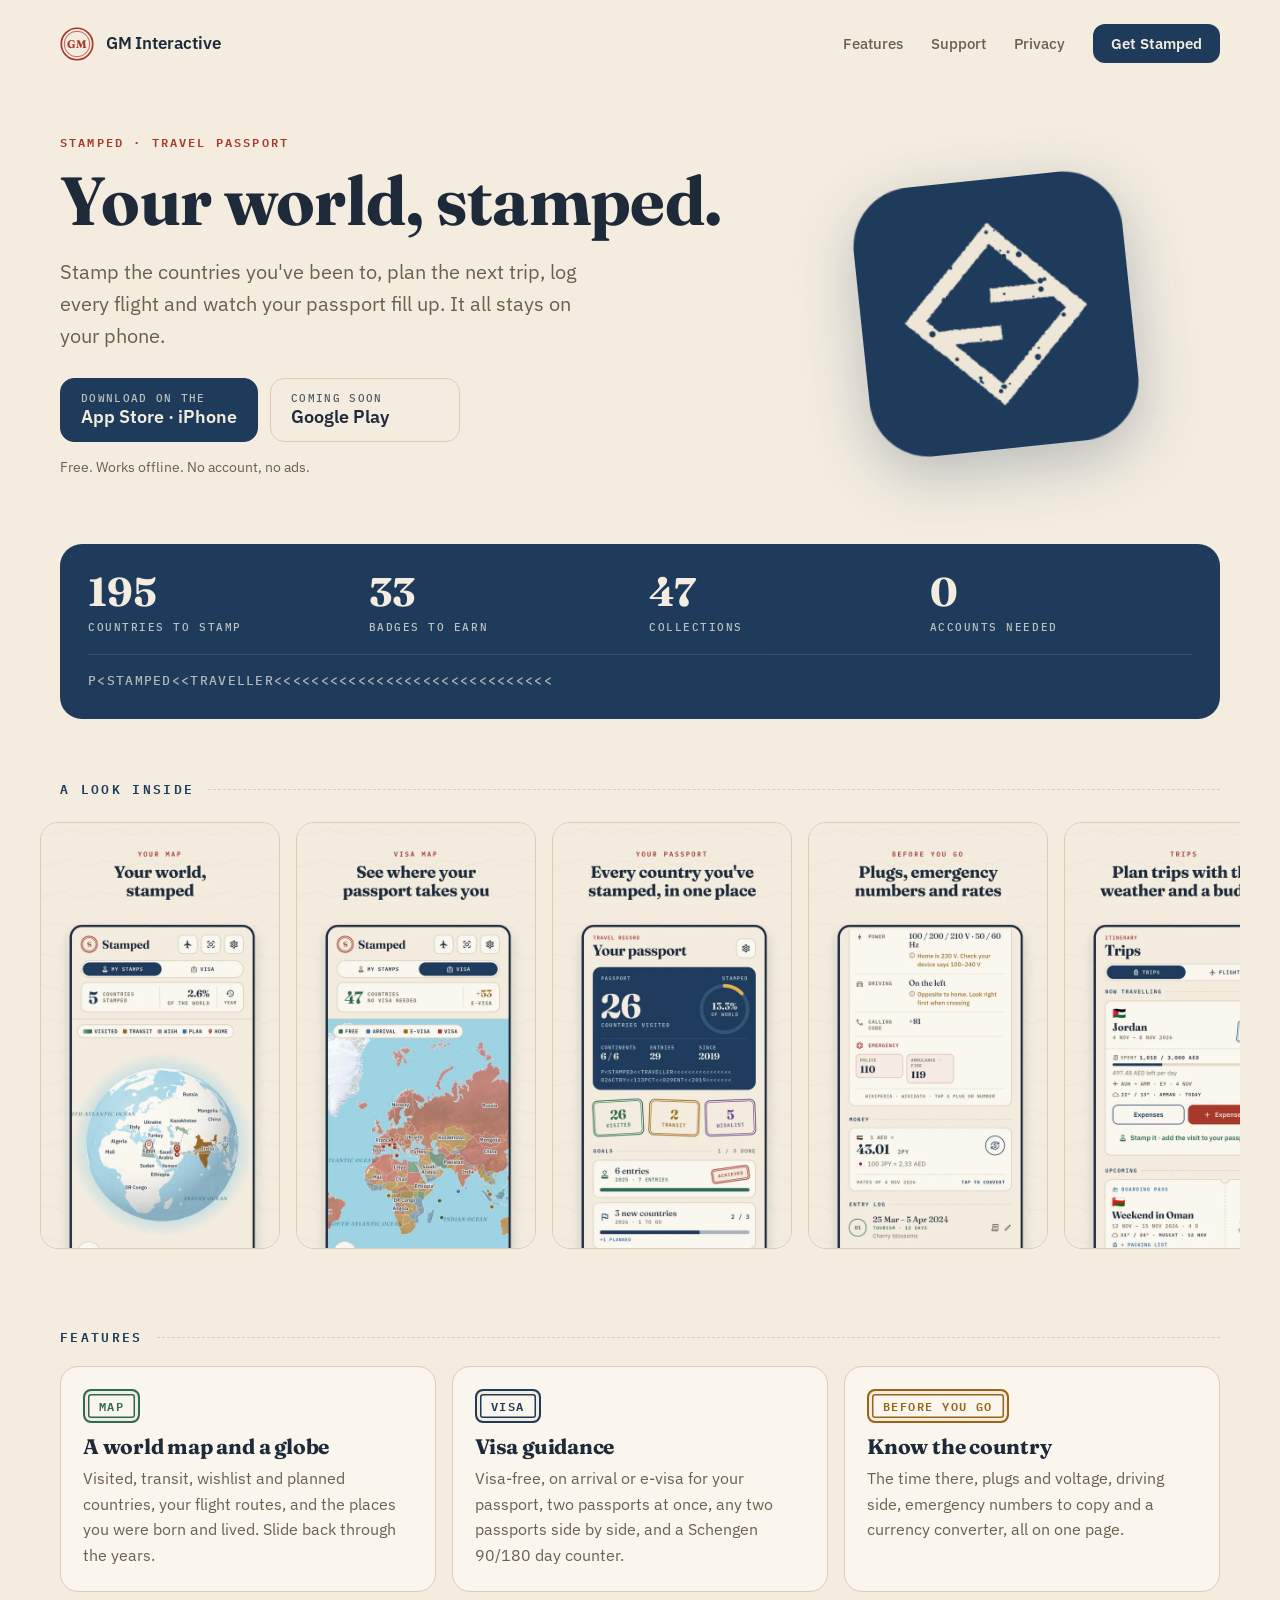
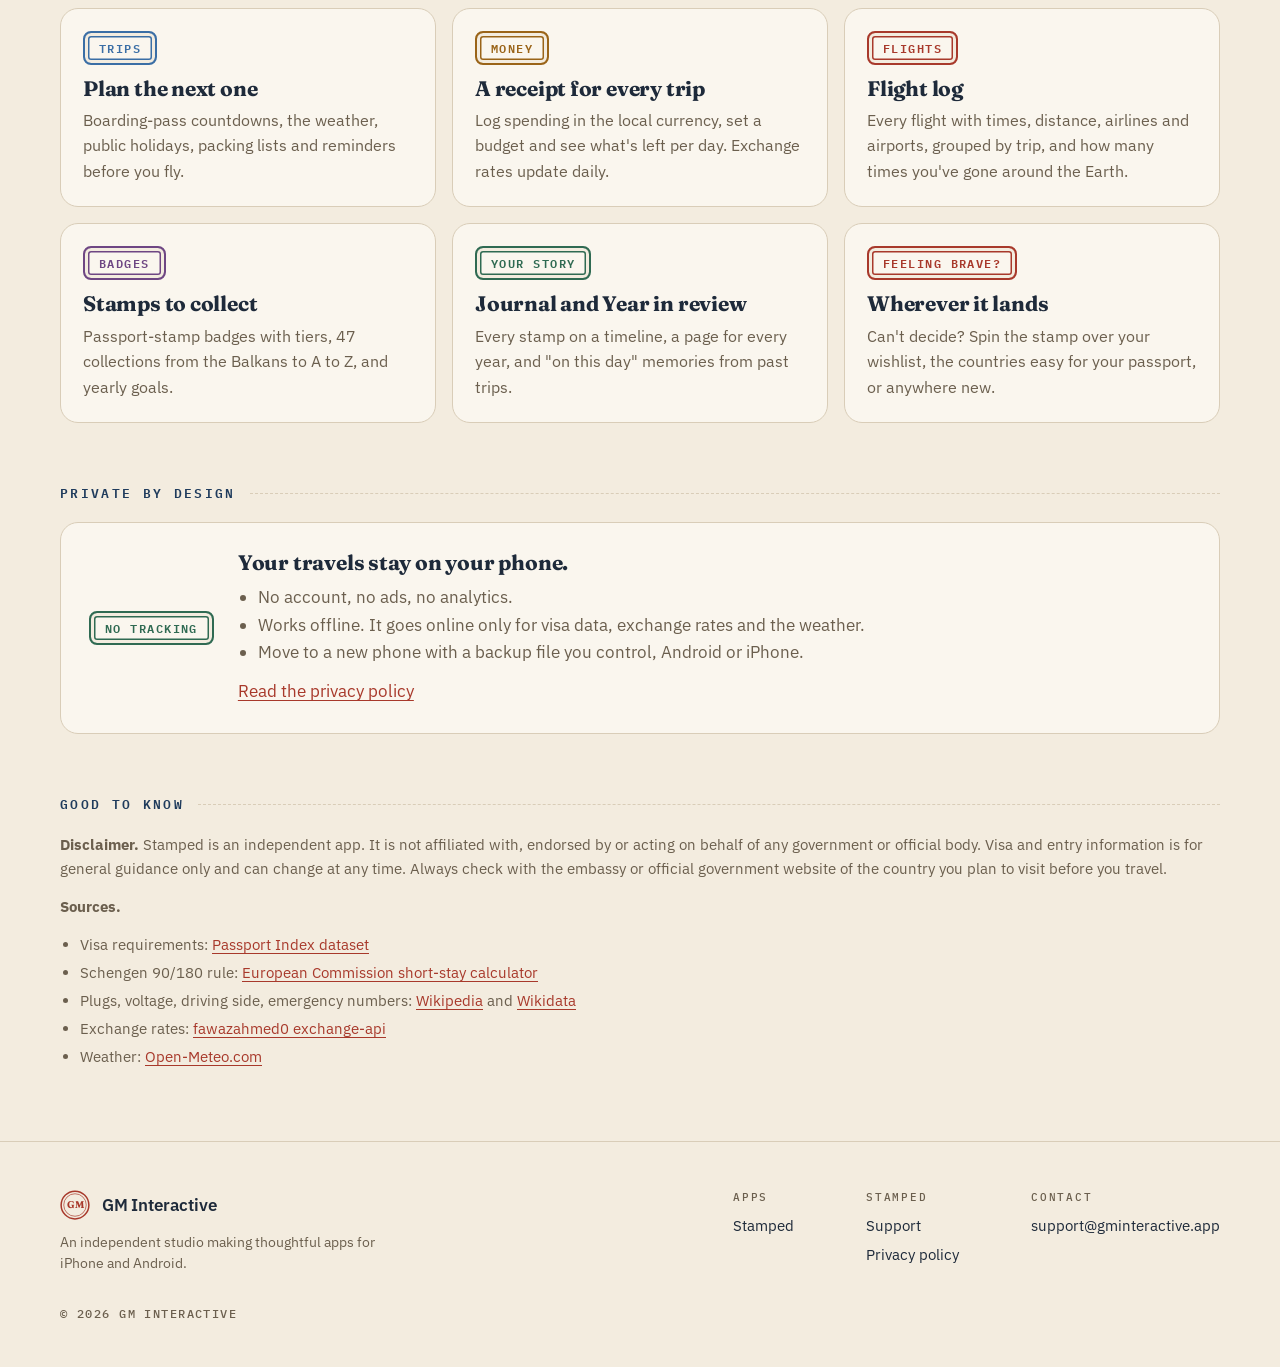
==== commit 1b16a618: "App Store links, data files for the app, privacy update - Home + Stamped page: App Store button link" ====
--- a/stamped/index.html
+++ b/stamped/index.html
@@ -79,8 +79,8 @@
       <h1>Your world, stamped.</h1>
       <p class="lead">Stamp the countries you've been to, plan the next trip, log every flight and watch your passport fill up. It all stays on your phone.</p>
       <div class="btns">
-        <span class="btn" aria-disabled="true"><small>Coming soon</small><b>Google Play</b></span>
-        <span class="btn ghost" aria-disabled="true"><small>Coming soon</small><b>App Store · iPhone</b></span>
+        <a class="btn" href="https://apps.apple.com/app/id6835320207" rel="noopener"><small>Download on the</small><b>App Store · iPhone</b></a>
+        <span class="btn ghost" aria-disabled="true"><small>Coming soon</small><b>Google Play</b></span>
       </div>
       <p class="note">Free. Works offline. No account, no ads.</p>
     </div>
